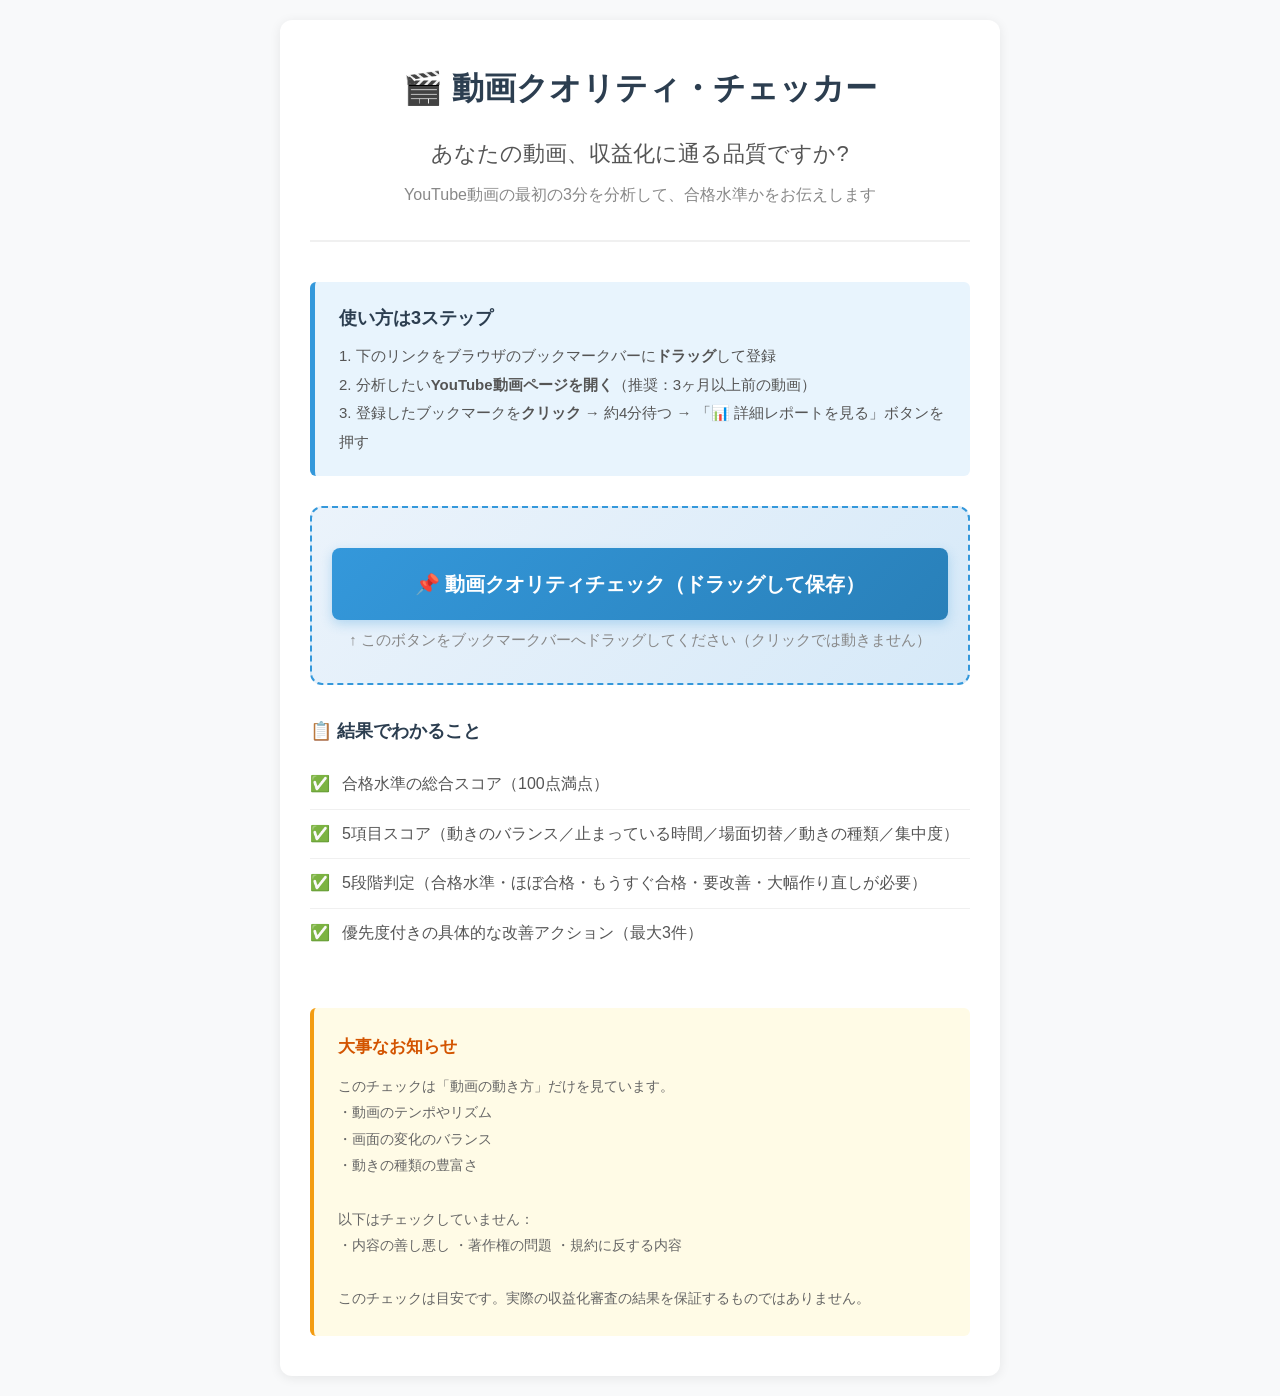
==== docs/index.html @ a9275a1f "バックエンド廃止しブラウザ完結型へ移行（GitHub Pages配信） データセンターIP（Render Singapore/Oregon）からのYouTubeアクセスがbot検出で storyboa" ====
<!DOCTYPE html>
<html lang="ja">
<head>
<meta charset="UTF-8">
<meta name="viewport" content="width=device-width, initial-scale=1.0">
<meta name="description" content="YouTube動画の最初の180秒を1秒ごとに分析して、収益化審査の合格水準かを5段階で判定する無料Webツール">
<title>動画クオリティ・チェッカー</title>
<link rel="stylesheet" href="style.css">
</head>
<body>

<div class="container">

  <!-- 入力画面（ブックマークレット利用案内） -->
  <section id="input-screen" class="screen active">
    <header class="hero">
      <h1>🎬 動画クオリティ・チェッカー</h1>
      <p class="lead">あなたの動画、収益化に通る品質ですか?</p>
      <p class="sub">YouTube動画の最初の3分を分析して、合格水準かをお伝えします</p>
    </header>

    <div class="instruction-box">
      <p class="instruction-text">
        <strong>使い方は3ステップ</strong>
      </p>
      <p class="instruction-sub">
        1. 下のリンクをブラウザのブックマークバーに<strong>ドラッグ</strong>して登録<br>
        2. 分析したい<strong>YouTube動画ページを開く</strong>（推奨：3ヶ月以上前の動画）<br>
        3. 登録したブックマークを<strong>クリック</strong> → 約4分待つ → 「📊 詳細レポートを見る」ボタンを押す
      </p>
    </div>

    <div class="bookmarklet-section">
      <a id="bookmarklet-link" href="#" onclick="alert('このリンクはブックマークバーへドラッグして使ってください'); return false;" class="btn-primary bookmarklet-btn">
        📌 動画クオリティチェック（ドラッグして保存）
      </a>
      <p class="hint">↑ このボタンをブックマークバーへドラッグしてください（クリックでは動きません）</p>
    </div>

    <h3 class="section-title-mini">📋 結果でわかること</h3>
    <ul class="features-list">
      <li>合格水準の総合スコア（100点満点）</li>
      <li>5項目スコア（動きのバランス／止まっている時間／場面切替／動きの種類／集中度）</li>
      <li>5段階判定（合格水準・ほぼ合格・もうすぐ合格・要改善・大幅作り直しが必要）</li>
      <li>優先度付きの具体的な改善アクション（最大3件）</li>
    </ul>

    <footer class="disclaimer">
      <h3>大事なお知らせ</h3>
      <p>
        このチェックは「動画の動き方」だけを見ています。<br>
        ・動画のテンポやリズム<br>
        ・画面の変化のバランス<br>
        ・動きの種類の豊富さ<br>
        <br>
        以下はチェックしていません：<br>
        ・内容の善し悪し ・著作権の問題 ・規約に反する内容<br>
        <br>
        このチェックは目安です。実際の収益化審査の結果を保証するものではありません。
      </p>
    </footer>
  </section>

  <!-- 結果画面 -->
  <section id="result-screen" class="screen">
    <header class="result-header">
      <h2>📊 チェック結果</h2>
      <p class="video-title" id="video-title"></p>
    </header>

    <div class="judgment-box" id="judgment-box">
      <div class="judgment-icon" id="judgment-icon">🟡</div>
      <h3 class="judgment-label" id="judgment-label">もうすぐ合格</h3>
      <div class="total-score">
        <span id="total-score">65</span>
        <span class="of100">／ 100点</span>
      </div>
      <div class="total-bar">
        <div class="total-bar-fill" id="total-bar-fill"></div>
      </div>
      <p class="judgment-message" id="judgment-message"></p>
    </div>

    <h3 class="section-title">📋 5つのチェック項目</h3>
    <div class="score-list" id="score-list"></div>

    <h3 class="section-title" id="advice-title" style="display:none;">🔧 直したほうが良いこと</h3>
    <div class="advice-list" id="advice-list"></div>

    <h3 class="section-title">📈 元データ（参考）</h3>
    <div class="raw-stats" id="raw-stats"></div>

    <div class="action-buttons">
      <button class="btn-secondary" onclick="window.print()">🖨️ 印刷する</button>
      <button class="btn-secondary" onclick="location.hash=''; location.reload();">🔄 トップに戻る</button>
    </div>

    <footer class="result-footer">
      <p>
        このチェック結果は、動画の動き方の特徴のみを判定したものです。<br>
        実際の収益化審査の結果を保証するものではありません。
      </p>
    </footer>
  </section>

  <!-- エラー画面 -->
  <section id="error-screen" class="screen">
    <div class="error-box">
      <h2>❌ エラーが発生しました</h2>
      <p class="error-message" id="error-message">エラーの内容</p>
      <button class="btn-primary" onclick="location.hash=''; location.reload();">最初からやり直す</button>
    </div>
  </section>

</div>

<script src="app.js"></script>
</body>
</html>
---- docs/style.css ----
* {
  box-sizing: border-box;
  margin: 0;
  padding: 0;
}

html {
  font-size: 18px;
}

body {
  font-family: -apple-system, "Hiragino Sans", "Yu Gothic", "Meiryo", sans-serif;
  line-height: 1.8;
  color: #333;
  background: #f8f9fa;
  padding: 20px;
}

.container {
  max-width: 720px;
  margin: 0 auto;
  background: white;
  padding: 40px 30px;
  border-radius: 12px;
  box-shadow: 0 2px 12px rgba(0, 0, 0, 0.08);
}

.screen { display: none; }
.screen.active { display: block; }

.hero {
  text-align: center;
  margin-bottom: 40px;
  padding-bottom: 30px;
  border-bottom: 2px solid #f0f0f0;
}

.hero h1 {
  font-size: 32px;
  margin-bottom: 16px;
  color: #2c3e50;
}

.lead {
  font-size: 22px;
  color: #555;
  margin-bottom: 8px;
}

.sub {
  font-size: 16px;
  color: #888;
}

.form { margin-top: 30px; }

.instruction-box {
  padding: 20px 24px;
  margin-bottom: 30px;
  background: #e8f4fd;
  border-left: 5px solid #3498db;
  border-radius: 6px;
}

.instruction-text {
  font-size: 18px;
  color: #2c3e50;
  margin-bottom: 8px;
}

.instruction-sub {
  font-size: 15px;
  color: #555;
  line-height: 1.9;
}

.or-divider {
  text-align: center;
  margin: 24px 0;
  font-size: 18px;
  font-weight: bold;
  color: #888;
  position: relative;
}

.or-divider::before,
.or-divider::after {
  content: "";
  display: inline-block;
  width: 80px;
  height: 1px;
  background: #ccc;
  vertical-align: middle;
  margin: 0 16px;
}

.field { margin-bottom: 28px; }

label {
  display: block;
  font-size: 19px;
  font-weight: bold;
  margin-bottom: 10px;
  color: #2c3e50;
}

input[type="url"] {
  width: 100%;
  padding: 16px;
  font-size: 18px;
  border: 2px solid #ddd;
  border-radius: 8px;
  background: #fafafa;
  transition: border-color 0.2s;
}

input[type="url"]:focus {
  outline: none;
  border-color: #3498db;
  background: white;
}

.hint {
  font-size: 15px;
  color: #888;
  margin-top: 6px;
}

.btn-primary {
  display: block;
  width: 100%;
  padding: 20px;
  font-size: 22px;
  font-weight: bold;
  color: white;
  background: linear-gradient(135deg, #3498db, #2980b9);
  border: none;
  border-radius: 8px;
  cursor: pointer;
  transition: transform 0.1s, box-shadow 0.2s;
  margin-top: 10px;
}

.btn-primary:hover {
  box-shadow: 0 4px 12px rgba(52, 152, 219, 0.3);
}

.btn-primary:active {
  transform: translateY(2px);
}

.btn-primary:disabled {
  background: #bbb;
  cursor: not-allowed;
}

.btn-secondary {
  padding: 14px 24px;
  font-size: 16px;
  background: white;
  color: #555;
  border: 2px solid #ddd;
  border-radius: 8px;
  cursor: pointer;
  margin: 4px;
}

.btn-secondary:hover { background: #f0f0f0; }

.note {
  font-size: 15px;
  color: #888;
  text-align: center;
  margin-top: 16px;
}

.disclaimer {
  margin-top: 50px;
  padding: 24px;
  background: #fffbe6;
  border-left: 4px solid #f39c12;
  border-radius: 6px;
}

.disclaimer h3 {
  font-size: 17px;
  margin-bottom: 10px;
  color: #d35400;
}

.disclaimer p {
  font-size: 14px;
  line-height: 1.9;
  color: #666;
}

.loading {
  text-align: center;
  padding: 60px 20px;
}

.loading h2 {
  font-size: 28px;
  margin-bottom: 20px;
}

.loading-message {
  font-size: 19px;
  color: #555;
  margin-bottom: 30px;
}

.progress-bar {
  width: 100%;
  height: 24px;
  background: #ecf0f1;
  border-radius: 12px;
  overflow: hidden;
  margin: 20px 0 12px;
}

.progress-fill {
  height: 100%;
  background: linear-gradient(90deg, #3498db, #5dade2);
  transition: width 0.5s;
  width: 0%;
}

.progress-text {
  font-size: 22px;
  font-weight: bold;
  color: #3498db;
}

.loading-note {
  margin-top: 30px;
  font-size: 15px;
  color: #888;
  line-height: 2;
}

.result-header { margin-bottom: 30px; }

.result-header h2 {
  font-size: 28px;
  margin-bottom: 12px;
}

.video-title {
  font-size: 16px;
  color: #888;
  padding: 12px;
  background: #f8f9fa;
  border-radius: 6px;
}

.judgment-box {
  text-align: center;
  padding: 40px 20px;
  margin: 30px 0;
  border-radius: 12px;
  background: #f8f9fa;
}

.judgment-box.good { background: #e8f8f0; border: 2px solid #27ae60; }
.judgment-box.near { background: #e8f8f0; border: 2px solid #16a085; }
.judgment-box.border { background: #fef9e7; border: 2px solid #f1c40f; }
.judgment-box.warn { background: #fff3e0; border: 2px solid #e67e22; }
.judgment-box.ng { background: #fdedec; border: 2px solid #e74c3c; }

.judgment-icon {
  font-size: 60px;
  margin-bottom: 12px;
}

.judgment-label {
  font-size: 28px;
  margin-bottom: 24px;
}

.total-score { margin: 20px 0; }

.total-score #total-score {
  font-size: 72px;
  font-weight: bold;
  color: #2c3e50;
}

.of100 {
  font-size: 20px;
  color: #888;
}

.total-bar {
  width: 100%;
  max-width: 400px;
  margin: 20px auto;
  height: 16px;
  background: #ecf0f1;
  border-radius: 8px;
  overflow: hidden;
}

.total-bar-fill {
  height: 100%;
  transition: width 1s;
  background: #3498db;
}

.judgment-message {
  font-size: 18px;
  margin-top: 20px;
  color: #555;
}

.section-title {
  font-size: 22px;
  margin: 40px 0 20px;
  color: #2c3e50;
  padding-bottom: 8px;
  border-bottom: 2px solid #f0f0f0;
}

.score-card {
  padding: 20px;
  margin-bottom: 16px;
  background: white;
  border: 2px solid #f0f0f0;
  border-radius: 8px;
}

.score-card.good { border-color: #27ae60; }
.score-card.near { border-color: #16a085; }
.score-card.border { border-color: #f1c40f; }
.score-card.warn { border-color: #e67e22; }
.score-card.ng { border-color: #e74c3c; }

.score-card-header {
  display: flex;
  justify-content: space-between;
  align-items: center;
  margin-bottom: 12px;
}

.score-card-title {
  font-size: 19px;
  font-weight: bold;
  color: #2c3e50;
}

.score-card-icon { font-size: 28px; }

.score-card-score {
  font-size: 22px;
  font-weight: bold;
}

.score-card-score.good { color: #27ae60; }
.score-card-score.near { color: #16a085; }
.score-card-score.border { color: #f39c12; }
.score-card-score.warn { color: #e67e22; }
.score-card-score.ng { color: #e74c3c; }

.score-card-desc {
  font-size: 16px;
  color: #666;
  line-height: 1.7;
}

.score-bar {
  width: 100%;
  height: 10px;
  background: #ecf0f1;
  border-radius: 5px;
  overflow: hidden;
  margin-top: 12px;
}

.score-bar-fill {
  height: 100%;
  transition: width 1s;
}

.score-bar-fill.good { background: #27ae60; }
.score-bar-fill.near { background: #16a085; }
.score-bar-fill.border { background: #f1c40f; }
.score-bar-fill.warn { background: #e67e22; }
.score-bar-fill.ng { background: #e74c3c; }

.advice-card {
  padding: 24px;
  margin-bottom: 16px;
  background: #fffbe6;
  border-left: 6px solid #f39c12;
  border-radius: 8px;
}

.advice-priority {
  display: inline-block;
  padding: 4px 12px;
  background: #f39c12;
  color: white;
  border-radius: 4px;
  font-size: 14px;
  font-weight: bold;
  margin-bottom: 12px;
}

.advice-title {
  font-size: 20px;
  font-weight: bold;
  margin-bottom: 16px;
  color: #2c3e50;
}

.advice-current,
.advice-target {
  font-size: 16px;
  margin-bottom: 6px;
  color: #555;
}

.advice-target {
  color: #27ae60;
  font-weight: bold;
}

.advice-how {
  margin-top: 16px;
  padding-top: 16px;
  border-top: 1px dashed #ddd;
}

.advice-how-label {
  font-size: 16px;
  font-weight: bold;
  margin-bottom: 8px;
}

.advice-how ul {
  margin-left: 20px;
  font-size: 16px;
  color: #555;
  line-height: 2;
}

.action-buttons {
  text-align: center;
  margin-top: 40px;
}

.result-footer {
  margin-top: 40px;
  padding-top: 24px;
  border-top: 1px solid #eee;
  text-align: center;
}

.result-footer p {
  font-size: 14px;
  color: #888;
  line-height: 2;
}

.error-box {
  text-align: center;
  padding: 60px 20px;
}

.error-box h2 {
  font-size: 28px;
  color: #e74c3c;
  margin-bottom: 20px;
}

.error-message {
  font-size: 18px;
  color: #555;
  margin-bottom: 30px;
  padding: 20px;
  background: #fdedec;
  border-radius: 8px;
}

@media (max-width: 600px) {
  html { font-size: 16px; }
  .container { padding: 20px 16px; }
  .hero h1 { font-size: 26px; }
  .total-score #total-score { font-size: 56px; }
  .judgment-icon { font-size: 48px; }
}

@media print {
  body { background: white; }
  .container { box-shadow: none; }
  .action-buttons, .btn-primary { display: none; }
}

/* ===== ブックマークレット案内画面 ===== */

.bookmarklet-section {
  text-align: center;
  margin: 30px 0;
  padding: 30px 20px;
  background: linear-gradient(135deg, #ebf3fb 0%, #d6e9f8 100%);
  border-radius: 12px;
  border: 2px dashed #3498db;
}

.bookmarklet-btn {
  display: inline-block;
  padding: 18px 32px;
  font-size: 20px;
  font-weight: bold;
  color: white;
  background: linear-gradient(135deg, #3498db, #2980b9);
  border-radius: 8px;
  text-decoration: none;
  cursor: grab;
  box-shadow: 0 4px 12px rgba(52, 152, 219, 0.3);
  transition: transform 0.1s;
}

.bookmarklet-btn:hover {
  transform: translateY(-2px);
  box-shadow: 0 6px 16px rgba(52, 152, 219, 0.4);
}

.bookmarklet-btn:active {
  cursor: grabbing;
}

.section-title-mini {
  font-size: 18px;
  margin: 30px 0 12px;
  color: #2c3e50;
}

.features-list {
  list-style: none;
  padding: 0;
}

.features-list li {
  padding: 10px 0 10px 32px;
  font-size: 16px;
  color: #555;
  position: relative;
  border-bottom: 1px solid #f0f0f0;
}

.features-list li::before {
  content: "✅";
  position: absolute;
  left: 0;
  top: 10px;
}

.features-list li:last-child {
  border-bottom: none;
}

.raw-stats {
  background: #f8f9fa;
  padding: 16px 20px;
  border-radius: 8px;
  font-size: 14px;
  color: #666;
  line-height: 2;
}

.raw-stats a {
  color: #3498db;
}
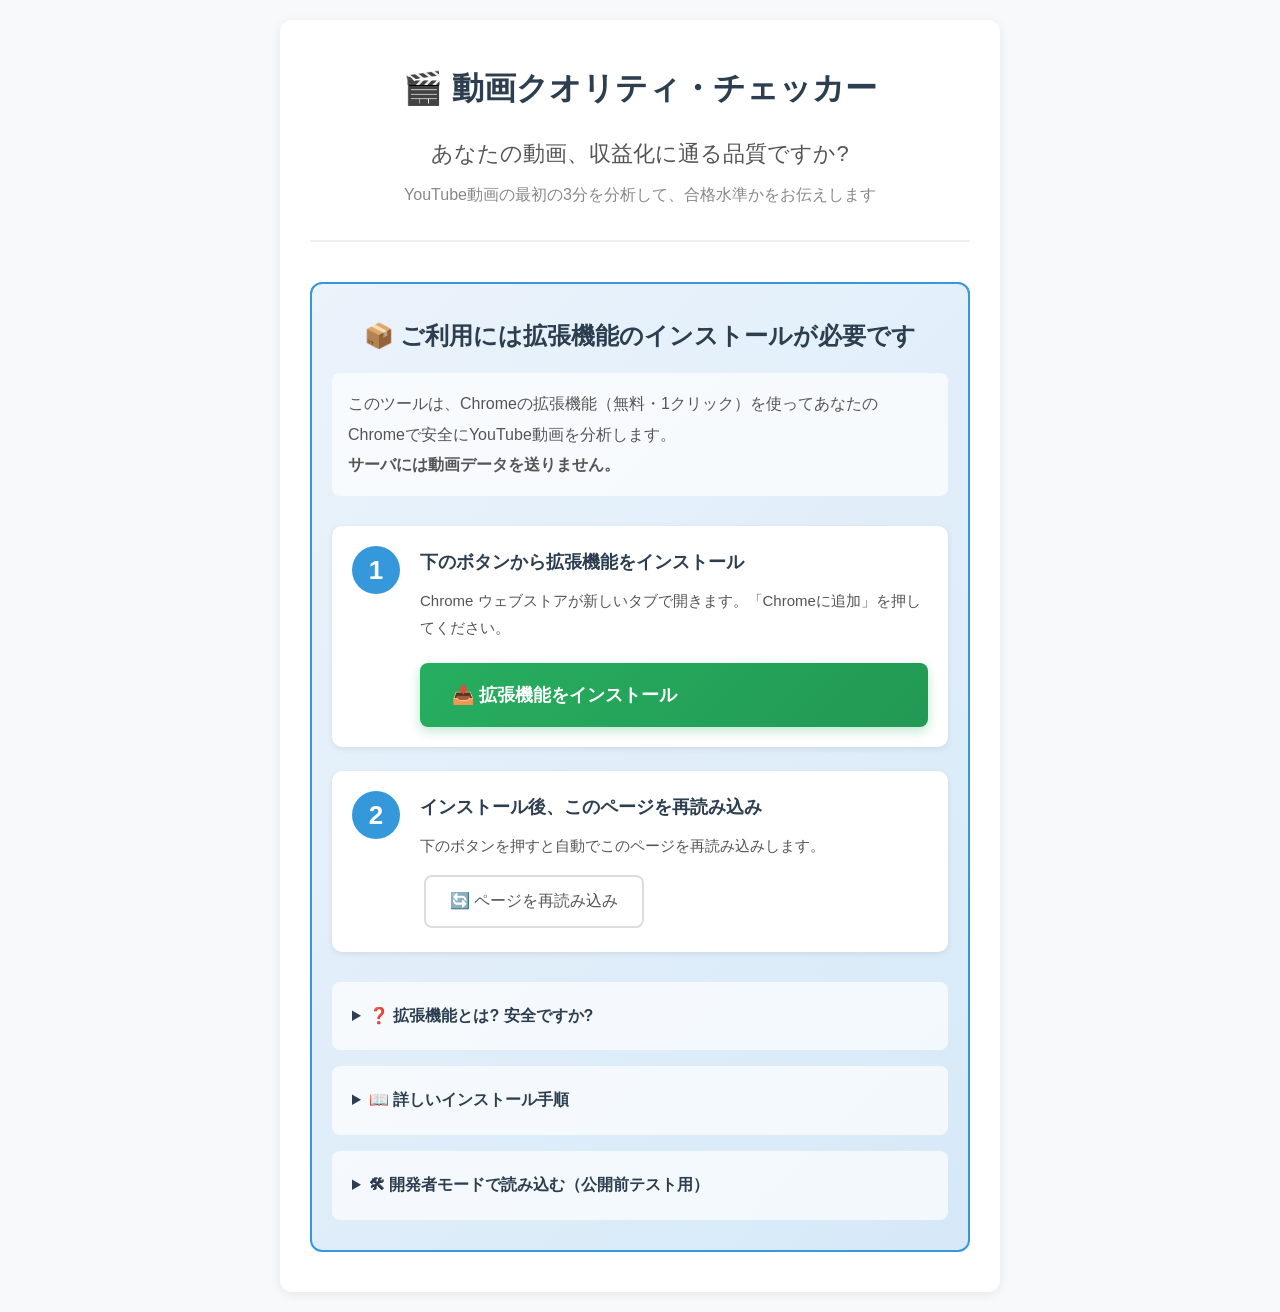
==== commit aabde8b0: "Chrome拡張機能化：URL入力フォーム復活＋拡張機能未インストール時の導入案内 【extension/】Chrome拡張機能（Manifest V3） - manifest.json: GitHu" ====
--- a/docs/index.html
+++ b/docs/index.html
@@ -5,45 +5,127 @@
 <meta name="viewport" content="width=device-width, initial-scale=1.0">
 <meta name="description" content="YouTube動画の最初の180秒を1秒ごとに分析して、収益化審査の合格水準かを5段階で判定する無料Webツール">
 <title>動画クオリティ・チェッカー</title>
-<link rel="stylesheet" href="style.css">
+<link rel="stylesheet" href="style.css?v=2">
 </head>
 <body>
 
 <div class="container">
 
-  <!-- 入力画面（ブックマークレット利用案内） -->
-  <section id="input-screen" class="screen active">
-    <header class="hero">
-      <h1>🎬 動画クオリティ・チェッカー</h1>
-      <p class="lead">あなたの動画、収益化に通る品質ですか?</p>
-      <p class="sub">YouTube動画の最初の3分を分析して、合格水準かをお伝えします</p>
-    </header>
+  <!-- 共通ヘッダー -->
+  <header class="hero">
+    <h1>🎬 動画クオリティ・チェッカー</h1>
+    <p class="lead">あなたの動画、収益化に通る品質ですか?</p>
+    <p class="sub">YouTube動画の最初の3分を分析して、合格水準かをお伝えします</p>
+  </header>
+
+  <!-- A. 拡張機能未インストール時の案内画面 -->
+  <section id="install-screen" class="screen">
+    <div class="install-box">
+      <h2>📦 ご利用には拡張機能のインストールが必要です</h2>
+      <p class="install-lead">
+        このツールは、Chromeの拡張機能（無料・1クリック）を使ってあなたのChromeで安全にYouTube動画を分析します。<br>
+        <strong>サーバには動画データを送りません。</strong>
+      </p>
+
+      <div class="install-steps">
+        <div class="install-step">
+          <div class="install-step-num">1</div>
+          <div class="install-step-body">
+            <h3>下のボタンから拡張機能をインストール</h3>
+            <p>Chrome ウェブストアが新しいタブで開きます。「Chromeに追加」を押してください。</p>
+            <a id="install-btn" href="#" target="_blank" rel="noopener" class="btn-primary install-btn">
+              📥 拡張機能をインストール
+            </a>
+          </div>
+        </div>
+
+        <div class="install-step">
+          <div class="install-step-num">2</div>
+          <div class="install-step-body">
+            <h3>インストール後、このページを再読み込み</h3>
+            <p>下のボタンを押すと自動でこのページを再読み込みします。</p>
+            <button class="btn-secondary" onclick="location.reload()">🔄 ページを再読み込み</button>
+          </div>
+        </div>
+      </div>
+
+      <details class="install-faq">
+        <summary>❓ 拡張機能とは? 安全ですか?</summary>
+        <p>
+          Chrome拡張機能は、Chromeブラウザに小さな機能を追加する公式の仕組みです。<br>
+          このツールの拡張機能は <strong>あなたのChromeでYouTube動画を再生してフレームを測る</strong> ためだけに使われます。<br>
+          ・動画データを外部サーバに送ることはありません<br>
+          ・あなたのGoogleアカウント情報にもアクセスしません<br>
+          ・いつでも Chrome の拡張機能管理画面から削除できます
+        </p>
+      </details>
+
+      <details class="install-faq">
+        <summary>📖 詳しいインストール手順</summary>
+        <ol>
+          <li>「📥 拡張機能をインストール」ボタンを押す</li>
+          <li>Chrome ウェブストアのページが開く</li>
+          <li>「Chromeに追加」ボタンを押す</li>
+          <li>確認ダイアログで「拡張機能を追加」を押す</li>
+          <li>このページに戻って「🔄 ページを再読み込み」を押す</li>
+        </ol>
+      </details>
+
+      <details class="install-faq">
+        <summary>🛠 開発者モードで読み込む（公開前テスト用）</summary>
+        <ol>
+          <li>Chromeのアドレスバーに <code>chrome://extensions/</code> を入力</li>
+          <li>右上の「デベロッパーモード」をオンにする</li>
+          <li>「パッケージ化されていない拡張機能を読み込む」をクリック</li>
+          <li>このリポジトリの <code>extension/</code> フォルダを選択</li>
+          <li>このページに戻って再読み込み</li>
+        </ol>
+      </details>
+    </div>
+  </section>
+
+  <!-- B. 入力画面（拡張機能インストール済み） -->
+  <section id="input-screen" class="screen">
+    <div class="extension-status">
+      ✅ 拡張機能インストール済み（v<span id="ext-version">--</span>）
+    </div>
 
     <div class="instruction-box">
       <p class="instruction-text">
-        <strong>使い方は3ステップ</strong>
+        <strong>下のどちらか1つを入力してください</strong>
       </p>
       <p class="instruction-sub">
-        1. 下のリンクをブラウザのブックマークバーに<strong>ドラッグ</strong>して登録<br>
-        2. 分析したい<strong>YouTube動画ページを開く</strong>（推奨：3ヶ月以上前の動画）<br>
-        3. 登録したブックマークを<strong>クリック</strong> → 約4分待つ → 「📊 詳細レポートを見る」ボタンを押す
-      </p>
-    </div>
-
-    <div class="bookmarklet-section">
-      <a id="bookmarklet-link" href="#" onclick="alert('このリンクはブックマークバーへドラッグして使ってください'); return false;" class="btn-primary bookmarklet-btn">
-        📌 動画クオリティチェック（ドラッグして保存）
-      </a>
-      <p class="hint">↑ このボタンをブックマークバーへドラッグしてください（クリックでは動きません）</p>
-    </div>
-
-    <h3 class="section-title-mini">📋 結果でわかること</h3>
-    <ul class="features-list">
-      <li>合格水準の総合スコア（100点満点）</li>
-      <li>5項目スコア（動きのバランス／止まっている時間／場面切替／動きの種類／集中度）</li>
-      <li>5段階判定（合格水準・ほぼ合格・もうすぐ合格・要改善・大幅作り直しが必要）</li>
-      <li>優先度付きの具体的な改善アクション（最大3件）</li>
-    </ul>
+        ・チャンネル全体を見たい場合 → チャンネルURL（最新動画をチェックします）<br>
+        ・特定の動画を見たい場合 → 動画URL
+      </p>
+    </div>
+
+    <form id="check-form" class="form">
+      <div class="field">
+        <label for="channel-url">① チャンネルURL</label>
+        <input type="url" id="channel-url" name="channel-url"
+               placeholder="https://www.youtube.com/@your-channel">
+        <p class="hint">※ チャンネルのトップページのURLを貼り付けてください</p>
+      </div>
+
+      <div class="or-divider">または</div>
+
+      <div class="field">
+        <label for="video-url">② 動画URL</label>
+        <input type="url" id="video-url" name="video-url"
+               placeholder="https://youtu.be/xxxxxxxx">
+        <p class="hint">※ 特定の動画をチェックしたい場合はこちら</p>
+      </div>
+
+      <button type="submit" class="btn-primary" id="submit-btn">
+        チェックを始める
+      </button>
+
+      <p class="note">
+        ※ チェックには1〜2分ほどかかります。<br>
+        ※ 分析中は新しいタブが自動で開きますが、終了後に自動で閉じます。
+      </p>
+    </form>
 
     <footer class="disclaimer">
       <h3>大事なお知らせ</h3>
@@ -61,7 +143,23 @@
     </footer>
   </section>
 
-  <!-- 結果画面 -->
+  <!-- C. 分析中画面 -->
+  <section id="loading-screen" class="screen">
+    <div class="loading">
+      <h2>⏳ チェック中です</h2>
+      <p class="loading-message" id="loading-message">処理を開始しています...</p>
+      <div class="progress-bar">
+        <div class="progress-fill" id="progress-fill"></div>
+      </div>
+      <p class="progress-text"><span id="progress-percent">0</span>%</p>
+      <p class="loading-note">
+        ※ 別タブでYouTube動画を開いて分析しています<br>
+        ※ 分析中はそのタブを操作しないでください
+      </p>
+    </div>
+  </section>
+
+  <!-- D. 結果画面 -->
   <section id="result-screen" class="screen">
     <header class="result-header">
       <h2>📊 チェック結果</h2>
@@ -92,7 +190,7 @@
 
     <div class="action-buttons">
       <button class="btn-secondary" onclick="window.print()">🖨️ 印刷する</button>
-      <button class="btn-secondary" onclick="location.hash=''; location.reload();">🔄 トップに戻る</button>
+      <button class="btn-secondary" onclick="location.hash=''; location.reload();">🔄 もう一度チェックする</button>
     </div>
 
     <footer class="result-footer">
@@ -103,7 +201,7 @@
     </footer>
   </section>
 
-  <!-- エラー画面 -->
+  <!-- E. エラー画面 -->
   <section id="error-screen" class="screen">
     <div class="error-box">
       <h2>❌ エラーが発生しました</h2>
@@ -114,6 +212,6 @@
 
 </div>
 
-<script src="app.js"></script>
+<script src="app.js?v=2"></script>
 </body>
 </html>
--- a/docs/style.css
+++ b/docs/style.css
@@ -496,79 +496,163 @@
   .action-buttons, .btn-primary { display: none; }
 }
 
-/* ===== ブックマークレット案内画面 ===== */
-
-.bookmarklet-section {
-  text-align: center;
-  margin: 30px 0;
+.raw-stats {
+  background: #f8f9fa;
+  padding: 16px 20px;
+  border-radius: 8px;
+  font-size: 14px;
+  color: #666;
+  line-height: 2;
+}
+
+.raw-stats a {
+  color: #3498db;
+}
+
+/* ===== 拡張機能インストール案内画面 ===== */
+
+.install-box {
   padding: 30px 20px;
   background: linear-gradient(135deg, #ebf3fb 0%, #d6e9f8 100%);
   border-radius: 12px;
-  border: 2px dashed #3498db;
-}
-
-.bookmarklet-btn {
+  border: 2px solid #3498db;
+}
+
+.install-box h2 {
+  font-size: 24px;
+  color: #2c3e50;
+  margin-bottom: 16px;
+  text-align: center;
+}
+
+.install-lead {
+  font-size: 16px;
+  color: #555;
+  line-height: 1.9;
+  margin-bottom: 30px;
+  padding: 16px;
+  background: rgba(255, 255, 255, 0.7);
+  border-radius: 8px;
+}
+
+.install-steps {
+  margin: 30px 0;
+}
+
+.install-step {
+  display: flex;
+  align-items: flex-start;
+  margin-bottom: 24px;
+  padding: 20px;
+  background: white;
+  border-radius: 10px;
+  box-shadow: 0 2px 6px rgba(0, 0, 0, 0.08);
+}
+
+.install-step-num {
+  flex-shrink: 0;
+  width: 48px;
+  height: 48px;
+  background: #3498db;
+  color: white;
+  font-size: 26px;
+  font-weight: bold;
+  border-radius: 50%;
+  display: flex;
+  align-items: center;
+  justify-content: center;
+  margin-right: 20px;
+}
+
+.install-step-body {
+  flex: 1;
+}
+
+.install-step-body h3 {
+  font-size: 18px;
+  color: #2c3e50;
+  margin-bottom: 8px;
+}
+
+.install-step-body p {
+  font-size: 15px;
+  color: #555;
+  line-height: 1.8;
+  margin-bottom: 12px;
+}
+
+.install-btn {
   display: inline-block;
-  padding: 18px 32px;
-  font-size: 20px;
+  padding: 16px 32px;
+  font-size: 18px;
   font-weight: bold;
   color: white;
-  background: linear-gradient(135deg, #3498db, #2980b9);
+  background: linear-gradient(135deg, #27ae60, #229954);
+  border: none;
   border-radius: 8px;
   text-decoration: none;
-  cursor: grab;
-  box-shadow: 0 4px 12px rgba(52, 152, 219, 0.3);
+  cursor: pointer;
+  box-shadow: 0 4px 12px rgba(39, 174, 96, 0.3);
   transition: transform 0.1s;
 }
 
-.bookmarklet-btn:hover {
+.install-btn:hover {
   transform: translateY(-2px);
-  box-shadow: 0 6px 16px rgba(52, 152, 219, 0.4);
-}
-
-.bookmarklet-btn:active {
-  cursor: grabbing;
-}
-
-.section-title-mini {
-  font-size: 18px;
-  margin: 30px 0 12px;
-  color: #2c3e50;
-}
-
-.features-list {
-  list-style: none;
-  padding: 0;
-}
-
-.features-list li {
-  padding: 10px 0 10px 32px;
-  font-size: 16px;
-  color: #555;
-  position: relative;
-  border-bottom: 1px solid #f0f0f0;
-}
-
-.features-list li::before {
-  content: "✅";
-  position: absolute;
-  left: 0;
-  top: 10px;
-}
-
-.features-list li:last-child {
-  border-bottom: none;
-}
-
-.raw-stats {
-  background: #f8f9fa;
-  padding: 16px 20px;
-  border-radius: 8px;
+  box-shadow: 0 6px 16px rgba(39, 174, 96, 0.4);
+}
+
+.install-faq {
+  margin-top: 16px;
+  padding: 14px 20px;
+  background: rgba(255, 255, 255, 0.7);
+  border-radius: 8px;
+  font-size: 15px;
+  color: #555;
+}
+
+.install-faq summary {
+  cursor: pointer;
+  font-weight: bold;
+  color: #2c3e50;
+  padding: 6px 0;
+  font-size: 16px;
+}
+
+.install-faq summary:hover {
+  color: #3498db;
+}
+
+.install-faq p,
+.install-faq ol {
+  margin-top: 12px;
+  line-height: 1.9;
+}
+
+.install-faq ol {
+  padding-left: 24px;
+}
+
+.install-faq li {
+  margin-bottom: 4px;
+}
+
+.install-faq code {
+  background: #f0f0f0;
+  padding: 2px 6px;
+  border-radius: 3px;
+  font-family: monospace;
   font-size: 14px;
-  color: #666;
-  line-height: 2;
-}
-
-.raw-stats a {
-  color: #3498db;
-}
+}
+
+/* ===== 拡張機能ステータスバッジ ===== */
+
+.extension-status {
+  display: inline-block;
+  padding: 6px 14px;
+  margin-bottom: 20px;
+  font-size: 14px;
+  background: #d4edda;
+  color: #155724;
+  border: 1px solid #c3e6cb;
+  border-radius: 16px;
+}
